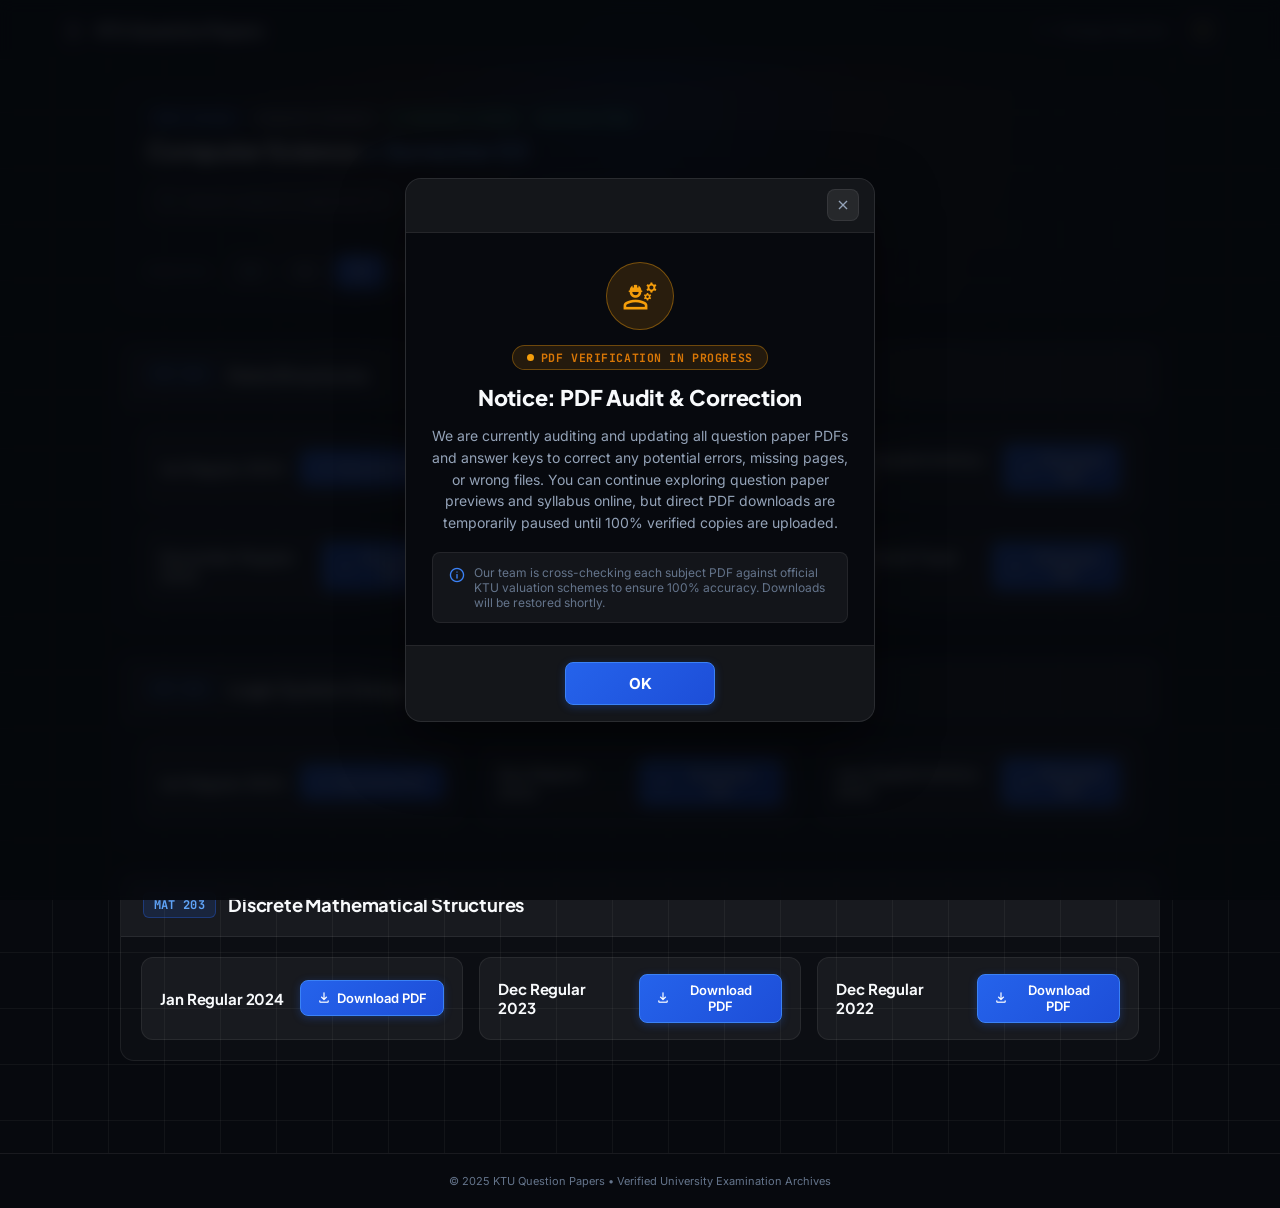
==== papers.html @ 93c9b595 "Add complete KTU Question Papers website codebase" ====
<!DOCTYPE html>
<html lang="en" class="dark">
<head>
  <meta charset="UTF-8" />
  <meta name="viewport" content="width=device-width, initial-scale=1.0, maximum-scale=1.0, user-scalable=no" />
  <title>KTU Question Papers & Solved Answer Keys Repository — APJ Abdul Kalam Technological University</title>
  <meta name="description" content="Browse, preview, and download verified KTU previous year question papers (PYQs) and official solved answer keys for all B.Tech branches (CSE, AI & DS, ECE, EEE, ME, CE, IT) and semesters (S1 to S8)." />
  <meta name="keywords" content="KTU question papers repository, KTU solved papers, KTU PYQs, KTU previous year papers pdf, KTU S1 S2 S3 S4 S5 S6 S7 S8, KTU 2024 scheme, KTU 2019 scheme, APJ Abdul Kalam Technological University papers" />
  <meta name="robots" content="index, follow, max-snippet:-1, max-image-preview:large, max-video-preview:-1" />
  <meta name="googlebot" content="index, follow, max-snippet:-1, max-image-preview:large, max-video-preview:-1" />
  <meta name="author" content="KTU Question Papers Portal" />
  <meta name="theme-color" content="#07090e" />
  
  <!-- Canonical URL -->
  <link rel="canonical" href="./papers.html" />

  <!-- Security Headers & Directives -->
  <meta http-equiv="X-Content-Type-Options" content="nosniff" />
  <meta name="referrer" content="strict-origin-when-cross-origin" />

  <!-- Open Graph / Facebook / WhatsApp (Social Search Signals) -->
  <meta property="og:type" content="article" />
  <meta property="og:site_name" content="KTU Question Papers Portal" />
  <meta property="og:title" content="KTU Question Papers & Solved Answer Keys Repository" />
  <meta property="og:description" content="Browse verified APJ KTU question papers and official solved answer keys for S1-S8 B.Tech students across 2024 & 2019 schemes." />
  <meta property="og:image" content="logo.png" />

  <!-- Twitter Card -->
  <meta name="twitter:card" content="summary_large_image" />
  <meta name="twitter:title" content="KTU Question Papers & Solved Answer Keys Repository" />
  <meta name="twitter:description" content="Browse verified APJ KTU question papers and official solved answer keys for S1-S8 B.Tech students across 2024 & 2019 schemes." />
  <meta name="twitter:image" content="logo.png" />

  <!-- Schema.org BreadcrumbList Structured Data -->
  <script type="application/ld+json">
  {
    "@context": "https://schema.org",
    "@type": "BreadcrumbList",
    "itemListElement": [
      {
        "@type": "ListItem",
        "position": 1,
        "name": "Home",
        "item": "https://ktunotes.in/"
      },
      {
        "@type": "ListItem",
        "position": 2,
        "name": "KTU Question Papers Repository",
        "item": "https://ktunotes.in/papers.html"
      }
    ]
  }
  </script>
  
  <!-- Favicon -->
  <link rel="icon" type="image/png" href="logo.png" />

  <!-- Google Fonts & Material Symbols -->
  <link rel="preconnect" href="https://fonts.googleapis.com" />
  <link rel="preconnect" href="https://fonts.gstatic.com" crossorigin />
  <link href="https://fonts.googleapis.com/css2?family=Inter:wght@400;500;600;700&family=JetBrains+Mono:wght@400;500;600&family=Plus+Jakarta+Sans:wght@600;700;800&display=swap" rel="stylesheet" />
  <link href="https://fonts.googleapis.com/css2?family=Material+Symbols+Outlined:opsz,wght,FILL,GRAD@24,400,0,0" rel="stylesheet" />

  <!-- Architectural Technical Grid Stylesheet with Cache Busting -->
  <link rel="stylesheet" href="css/style.css?v=20261123-6" />

  <!-- Immediate Theme Initializer -->
  <script>
    (function() {
      var t = localStorage.getItem('ktu_theme') || 'dark';
      document.documentElement.classList.add(t);
      if (t === 'light') document.documentElement.classList.remove('dark');
    })();
  </script>
</head>
<body class="tech-grid-bg">

  <!-- Fixed Top Navigation Header -->
  <header class="site-header">
    <div class="nav-wrapper">
      <!-- Brand Logo -->
      <a href="index.html" class="brand-link">
        <img src="logo.png" alt="KTU Question Papers — APJ Abdul Kalam Technological University" class="brand-logo-img" onerror="this.onerror=null;this.src='https://lh3.googleusercontent.com/aida/[base64]'" />
        <div class="brand-title">
          <span>KTU Question Papers</span>
        </div>
      </a>

      <!-- Clean Navigation Action Links -->
      <nav class="nav-links">
        <a href="index.html" class="nav-item">
          <span class="material-symbols-outlined" style="font-size: 16px;">arrow_back</span>
          <span class="nav-item-text">Change Selection</span>
        </a>

        <!-- Light / Dark Theme Switcher -->
        <button class="theme-toggle-btn" id="theme-toggle" type="button" title="Switch theme" aria-label="Toggle Theme">
          <span class="material-symbols-outlined light-icon">light_mode</span>
          <span class="material-symbols-outlined dark-icon">dark_mode</span>
        </button>
      </nav>
    </div>
  </header>

  <!-- Main Repository View -->
  <main class="repository-page-wrapper">
    <div class="repo-main-container">
      
      <!-- Unified Clean Control Panel -->
      <div class="repo-clean-panel">
        <!-- Row 1: Context Meta + Quick Search + Switchers -->
        <div class="repo-panel-top">
          <div class="repo-panel-info">
            <div class="repo-tags-row">
              <span class="tag-pill scheme-tag" id="context-scheme">2024 Scheme</span>
              <span class="tag-pill branch-tag" id="context-branch">Computer Science</span>
              <span class="tag-pill count-tag" id="context-count">3 Subjects</span>
              <span class="tag-pill count-tag">Verified PYQs</span>
            </div>
            <h1 class="repo-panel-title">
              <span id="breadcrumb-branch">Computer Science</span> <span class="highlight">• <span id="breadcrumb-sem">Semester S3</span></span>
            </h1>
            <span id="breadcrumb-scheme" style="display: none;">2024 Scheme</span>
          </div>

          <div class="repo-panel-controls">
            <!-- Fast Subject Search Filter -->
            <div class="repo-search-box">
              <span class="material-symbols-outlined search-icon">search</span>
              <input type="text" id="inpage-search-input" class="repo-search-field" placeholder="Search subject or code (CST 201)..." autocomplete="off" />
            </div>

            <!-- Quick Switch Dropdowns -->
            <select class="repo-dropdown" id="quick-branch-select" title="Switch Branch">
              <option value="CS">CSE</option>
              <option value="AD">AI & DS</option>
              <option value="EC">ECE</option>
              <option value="EE">EEE</option>
              <option value="ME">ME</option>
              <option value="CE">CE</option>
              <option value="IT">IT</option>
              <option value="CH">CHE</option>
            </select>

            <select class="repo-dropdown" id="quick-scheme-select" title="Switch Scheme">
              <option value="2024">2024 Scheme</option>
              <option value="2019">2019 Scheme</option>
            </select>

            <select class="repo-dropdown" id="quick-sem-select" style="display: none;">
              <option value="S1">S1</option><option value="S2">S2</option><option value="S3" selected>S3</option><option value="S4">S4</option><option value="S5">S5</option><option value="S6">S6</option><option value="S7">S7</option><option value="S8">S8</option>
            </select>
          </div>
        </div>

        <!-- Row 2: Direct Semester Switcher Track (S1 to S8) -->
        <div class="repo-sem-row">
          <span class="sem-label">SEMESTER:</span>
          <div class="repo-sem-track" id="repo-sem-dial">
            <!-- S1 - S8 buttons dynamically rendered -->
          </div>
        </div>
      </div>

      <!-- Subjects Stream -->
      <div class="repo-content-layout" id="subjects-container">
        <!-- Rendered dynamically by app.js -->
      </div>
    </div>
  </main>

  <!-- Interactive Authentic KTU Question Paper Previewer Modal -->
  <div class="modal-overlay" id="paper-modal">
    <div class="modal-container">
      <div class="modal-header">
        <div style="display: flex; align-items: center; gap: 0.5rem;">
          <span class="material-symbols-outlined" style="color: var(--primary);">description</span>
          <h3 id="modal-paper-title" style="font-size: 0.9375rem; font-weight: 700;">Question Paper Preview</h3>
        </div>
        <div style="display: flex; align-items: center; gap: 0.35rem;">
          <!-- Zoom Controls -->
          <div style="display: flex; align-items: center; background: var(--surface-high); border: 1px solid var(--border-subtle); border-radius: 4px; padding: 2px 6px; font-family: var(--font-mono); font-size: 0.6875rem;">
            <button id="paper-zoom-out" style="background:none;border:none;color:var(--on-surface);cursor:pointer;padding:2px 4px;" title="Zoom Out">−</button>
            <span id="paper-zoom-val" style="margin: 0 4px;">100%</span>
            <button id="paper-zoom-in" style="background:none;border:none;color:var(--on-surface);cursor:pointer;padding:2px 4px;" title="Zoom In">+</button>
            <button id="paper-zoom-reset" style="background:none;border:none;color:var(--on-surface-muted);cursor:pointer;margin-left:4px;font-size:9px;" title="Reset">Reset</button>
          </div>
          
          <button class="btn-icon-square" id="paper-print-btn" title="Print Paper">
            <span class="material-symbols-outlined" style="font-size: 15px;">print</span>
          </button>
          <button class="btn-icon-square modal-close-btn" title="Close Preview">
            <span class="material-symbols-outlined" style="font-size: 15px;">close</span>
          </button>
        </div>
      </div>

      <div class="modal-body" style="background-color: #070a10; display: flex; justify-content: center; padding: 1rem;">
        <div class="ktu-paper-canvas" id="paper-viewer-canvas">
          <!-- Rendered dynamically -->
        </div>
      </div>

      <div class="modal-footer">
        <div style="margin-right: auto; font-family: var(--font-mono); font-size: 0.6875rem; color: var(--on-surface-muted);">
          Verified APJ KTU Examination Paper Layout
        </div>
        <button class="btn-tech modal-close-btn" type="button" style="flex: none; padding: 5px 12px;">Close</button>
        <button class="btn-tech primary download-paper-btn" type="button" style="flex: none; padding: 5px 14px;">
          <span class="material-symbols-outlined" style="font-size: 14px;">download</span>
          Download PDF
        </button>
      </div>
    </div>
  </div>

  <!-- Toast Notification System -->
  <div class="toast-container" id="toast-container"></div>

  <!-- Clean Footer -->
  <footer class="site-footer">
    <div class="footer-content" style="justify-content: center; text-align: center;">
      <span>© 2025 KTU Question Papers • Verified University Examination Archives</span>
    </div>
  </footer>

  <!-- Scripts with Cache-Busting Parameters -->
  <script src="js/data.js?v=20261123-7"></script>
  <script src="js/app.js?v=20261123-7"></script>
</body>
</html>
---- css/style.css ----
/* ==========================================================================
   Architectural Open-Grid Design System (ChainGPT Labs Inspired)
   KTU Question Papers & Notes Portal
   No Clunky Boxes • Seamless Architectural Grid • Ultra-Clean UX • 60fps
   ========================================================================== */

@import url('https://fonts.googleapis.com/css2?family=Inter:wght@400;500;600;700&family=JetBrains+Mono:wght@400;500;600;700&family=Plus+Jakarta+Sans:wght@600;700;800&display=swap');
@import url('https://fonts.googleapis.com/css2?family=Material+Symbols+Outlined:opsz,wght,FILL,GRAD@24,400,0,0');

.material-symbols-outlined {
  font-family: 'Material Symbols Outlined' !important;
  font-weight: normal;
  font-style: normal;
  font-size: 18px;
  line-height: 1;
  letter-spacing: normal;
  text-transform: none;
  display: inline-block;
  white-space: nowrap;
  word-wrap: normal;
  direction: ltr;
  -webkit-font-feature-settings: 'liga';
  -webkit-font-smoothing: antialiased;
  vertical-align: middle;
  user-select: none;
}

:root, html.dark {
  --bg-ground: #07090e;
  --surface-low: rgba(255, 255, 255, 0.025);
  --surface-container: rgba(255, 255, 255, 0.05);
  --surface-high: rgba(255, 255, 255, 0.08);
  --surface-highest: rgba(255, 255, 255, 0.12);
  
  --on-surface: #f8fafc;
  --on-surface-variant: #94a3b8;
  --on-surface-muted: #64748b;
  
  --grid-line-color: rgba(255, 255, 255, 0.045);
  --border-subtle: rgba(255, 255, 255, 0.07);
  --border-strong: rgba(255, 255, 255, 0.14);

  --primary: #3b82f6;
  --primary-light: #60a5fa;
  --primary-container: #2563eb;
  --primary-glow: rgba(37, 99, 235, 0.4);

  --accent-orange: #ff6b00;
  --accent-orange-bg: rgba(255, 107, 0, 0.1);
  --accent-orange-border: rgba(255, 107, 0, 0.3);

  --secondary-amber: #f59e0b;
  --tertiary-teal: #10b981;
  --error-crimson: #ef4444;

  --font-headline: 'Plus Jakarta Sans', system-ui, sans-serif;
  --font-body: 'Inter', system-ui, sans-serif;
  --font-mono: 'JetBrains Mono', monospace;

  --nav-height: 60px;
}

html.light {
  --bg-ground: #f8fafc;
  --surface-low: #ffffff;
  --surface-container: #f1f5f9;
  --surface-high: #e2e8f0;
  --surface-highest: #cbd5e1;
  
  --on-surface: #0f172a;
  --on-surface-variant: #334155;
  --on-surface-muted: #64748b;
  
  --grid-line-color: rgba(15, 23, 42, 0.05);
  --border-subtle: rgba(15, 23, 42, 0.09);
  --border-strong: rgba(15, 23, 42, 0.18);

  --primary: #2563eb;
  --primary-light: #1d4ed8;
  --primary-container: #2563eb;
  --primary-glow: rgba(37, 99, 235, 0.2);

  --accent-orange: #ea580c;
  --accent-orange-bg: rgba(234, 88, 12, 0.08);
  --accent-orange-border: rgba(234, 88, 12, 0.25);

  --secondary-amber: #d97706;
  --tertiary-teal: #059669;
  --error-crimson: #dc2626;
}

/* ==========================================================================
   Light Theme (White Mode) Component Tweaks & High-Contrast Typography
   ========================================================================== */
html.light .site-header {
  background-color: rgba(255, 255, 255, 0.92);
  border-bottom: 1px solid rgba(15, 23, 42, 0.08);
}

html.light .tech-grid-bg::before {
  background: radial-gradient(circle at 50% 20%, rgba(37, 99, 235, 0.07) 0%, rgba(234, 88, 12, 0.03) 35%, transparent 65%);
}

html.light .flow-title span {
  background: linear-gradient(135deg, #2563eb 0%, #1d4ed8 45%, #ea580c 100%);
  -webkit-background-clip: text;
  -webkit-text-fill-color: transparent;
}

html.light .flow-label-title {
  color: #475569;
}

html.light .flow-label-title span.num {
  color: #2563eb;
}

/* 1. Scheme Selector in Light Mode */
html.light .scheme-segment-btn {
  background-color: #ffffff;
  border: 1px solid rgba(15, 23, 42, 0.12);
  color: #334155;
  box-shadow: 0 1px 3px rgba(15, 23, 42, 0.05);
}

html.light .scheme-segment-btn .name {
  color: #0f172a;
}

html.light .scheme-segment-btn:hover:not(.active) {
  background-color: #f8fafc;
  border-color: #cbd5e1;
}

html.light .scheme-segment-btn.active {
  background-color: #eff6ff !important;
  border-color: #2563eb !important;
  box-shadow: 0 0 0 1.5px #2563eb, 0 4px 16px rgba(37, 99, 235, 0.16) !important;
}

html.light .scheme-segment-btn.active .name {
  color: #1e3a8a !important;
  font-weight: 800;
}

html.light .scheme-segment-btn.active .scheme-check-icon {
  color: #2563eb !important;
}

/* 2. Branch Selector in Light Mode */
html.light .branch-chip-btn {
  background-color: #ffffff;
  border: 1px solid rgba(15, 23, 42, 0.12);
  box-shadow: 0 1px 3px rgba(15, 23, 42, 0.05);
}

html.light .branch-chip-btn .branch-code-text {
  color: #1e293b;
  font-weight: 700;
}

html.light .branch-chip-btn .branch-icon {
  color: #64748b;
}

html.light .branch-chip-btn:hover:not(.active) {
  background-color: #f8fafc;
  border-color: #cbd5e1;
}

html.light .branch-chip-btn.active {
  background-color: #eff6ff !important;
  border-color: #2563eb !important;
  box-shadow: 0 0 0 1.5px #2563eb, 0 4px 14px rgba(37, 99, 235, 0.16) !important;
}

html.light .branch-chip-btn.active .branch-icon {
  color: #2563eb !important;
}

html.light .branch-chip-btn.active .branch-code-text {
  color: #1e3a8a !important;
  font-weight: 800;
}

/* 3. Semester Selector on index.html in Light Mode */
html.light .sem-segment-btn {
  background-color: #ffffff;
  border: 1px solid rgba(15, 23, 42, 0.12);
  box-shadow: 0 1px 3px rgba(15, 23, 42, 0.05);
}

html.light .sem-segment-btn .sem-num {
  color: #0f172a;
}

html.light .sem-segment-btn .year-sub {
  color: #64748b;
}

html.light .sem-segment-btn:hover:not(.active) {
  background-color: #f8fafc;
  border-color: #cbd5e1;
}

html.light .sem-segment-btn.active {
  background: linear-gradient(135deg, #2563eb 0%, #1d4ed8 100%) !important;
  border-color: #1d4ed8 !important;
  box-shadow: 0 4px 16px rgba(37, 99, 235, 0.35) !important;
}

html.light .sem-segment-btn.active .sem-num {
  color: #ffffff !important;
}

html.light .sem-segment-btn.active .year-sub {
  color: rgba(255, 255, 255, 0.9) !important;
}

/* 4. Semester Pills on papers.html */
html.light .sem-pill {
  background: #f1f5f9;
  border: 1px solid rgba(15, 23, 42, 0.1);
  color: #334155;
}

html.light .sem-pill:hover:not(.active) {
  background: #e2e8f0;
  border-color: #cbd5e1;
  color: #0f172a;
}

html.light .sem-pill.active {
  background: linear-gradient(135deg, #2563eb, #1d4ed8) !important;
  border-color: #1d4ed8 !important;
  color: #ffffff !important;
  box-shadow: 0 4px 14px rgba(37, 99, 235, 0.35) !important;
}

/* 5. Repository Panels, Cards, and Badges in Light Mode */
html.light .repo-clean-panel {
  background-color: #ffffff;
  border: 1px solid rgba(15, 23, 42, 0.09);
  box-shadow: 0 4px 20px rgba(15, 23, 42, 0.05);
}

html.light .subject-card {
  background-color: #ffffff;
  border: 1px solid rgba(15, 23, 42, 0.09);
  box-shadow: 0 2px 12px rgba(15, 23, 42, 0.04);
}

html.light .subject-card:hover {
  border-color: rgba(37, 99, 235, 0.3);
  box-shadow: 0 8px 30px rgba(15, 23, 42, 0.08);
}

html.light .subject-header {
  background-color: #f8fafc;
  border-bottom: 1px solid rgba(15, 23, 42, 0.08);
}

html.light .subject-code-tag {
  background: #eff6ff;
  border: 1px solid #bfdbfe;
  color: #1d4ed8;
}

html.light .pyq-item-card {
  background-color: #ffffff;
  border: 1px solid rgba(15, 23, 42, 0.09);
  box-shadow: 0 1px 4px rgba(15, 23, 42, 0.04);
}

html.light .pyq-item-card:hover {
  background-color: #f8fafc;
  border-color: rgba(37, 99, 235, 0.35);
  box-shadow: 0 6px 20px rgba(15, 23, 42, 0.08);
}

/* Dropdowns & Inputs */
html.light .repo-dropdown,
html.light .repo-search-field,
html.light .gpa-input,
html.light .gpa-select {
  background-color: #ffffff;
  border: 1px solid rgba(15, 23, 42, 0.15);
  color: #0f172a;
}

html.light .repo-search-field:focus,
html.light .repo-dropdown:focus {
  background-color: #ffffff;
  border-color: #2563eb;
}

html.light select option {
  background-color: #ffffff;
  color: #0f172a;
}

/* Badges & Meta Tags in Light Mode */
html.light .tag-pill {
  background: #f1f5f9;
  border: 1px solid rgba(15, 23, 42, 0.12);
  color: #334155;
}

html.light .tag-pill.scheme-tag {
  background: #eff6ff;
  border-color: #bfdbfe;
  color: #1d4ed8;
  font-weight: 700;
}

html.light .tag-pill.branch-tag {
  background: #f1f5f9;
  border-color: #cbd5e1;
  color: #334155;
  font-weight: 700;
}

html.light .tag-pill.count-tag {
  background: #ecfdf5;
  border-color: #a7f3d0;
  color: #047857;
  font-weight: 700;
}

html.light .tag-pill.notes-pill {
  background: #fffbeb;
  border-color: #fde68a;
  color: #b45309;
  font-weight: 700;
}

/* Brand badges (New, Previous, Solved, etc.) */
html.light .brand-badge {
  background-color: #fff7ed;
  color: #c2410c;
  border: 1px solid #fed7aa;
}

html.dark .brand-badge[class*="bg-primary"],
.brand-badge[class*="bg-primary"] {
  background-color: rgba(37, 99, 235, 0.2) !important;
  color: #60a5fa !important;
  border: 1px solid rgba(59, 130, 246, 0.35) !important;
}

html.light .brand-badge[class*="bg-primary"] {
  background-color: #eff6ff !important;
  color: #1d4ed8 !important;
  border: 1px solid #bfdbfe !important;
}

html.dark .brand-badge[class*="surface-container"],
.brand-badge[class*="surface-container"] {
  background-color: rgba(255, 255, 255, 0.08) !important;
  color: #94a3b8 !important;
  border: 1px solid rgba(255, 255, 255, 0.15) !important;
}

html.light .brand-badge[class*="surface-container"] {
  background-color: #f1f5f9 !important;
  color: #475569 !important;
  border: 1px solid #cbd5e1 !important;
}

/* Modals & Toasts */
html.light .modal-container {
  background-color: #ffffff;
  border: 1px solid rgba(15, 23, 42, 0.12);
  box-shadow: 0 20px 48px rgba(15, 23, 42, 0.2);
}

html.light .modal-header,
html.light .modal-footer {
  background-color: #f8fafc;
  border-color: rgba(15, 23, 42, 0.08);
}

html.light .search-result-item:hover {
  background-color: #f1f5f9;
}

html.light .toast {
  background-color: #ffffff;
  border: 1px solid rgba(15, 23, 42, 0.12);
  border-left: 3px solid #2563eb;
  box-shadow: 0 8px 24px rgba(15, 23, 42, 0.12);
  color: #0f172a;
}

/* Theme Toggle Button */
.theme-toggle-btn {
  background: var(--surface-container);
  border: 1px solid var(--border-subtle);
  border-radius: 8px;
  width: 34px;
  height: 34px;
  display: inline-flex;
  align-items: center;
  justify-content: center;
  cursor: pointer;
  color: var(--on-surface);
  transition: all 0.2s cubic-bezier(0.16, 1, 0.3, 1);
  padding: 0;
  flex-shrink: 0;
}

.theme-toggle-btn:hover {
  background: var(--surface-high);
  border-color: var(--border-strong);
  transform: translateY(-1px);
}

html.dark .theme-toggle-btn .dark-icon {
  display: none;
}
html.dark .theme-toggle-btn .light-icon {
  display: inline-block;
  color: #fde047;
}

html.light .theme-toggle-btn .light-icon {
  display: none;
}
html.light .theme-toggle-btn .dark-icon {
  display: inline-block;
  color: #0f172a;
}

*, *::before, *::after {
  box-sizing: border-box;
  margin: 0;
  padding: 0;
}

html {
  font-family: var(--font-body);
  background-color: var(--bg-ground);
  color: var(--on-surface);
  scroll-behavior: smooth;
  -webkit-font-smoothing: antialiased;
}

body {
  min-height: 100vh;
  display: flex;
  flex-direction: column;
  background-color: var(--bg-ground);
  overflow-x: hidden;
}

/* ==========================================================================
   Architectural Background Grid (ChainGPT Labs Style)
   ========================================================================== */
.tech-grid-bg {
  background-color: var(--bg-ground);
  background-image: 
    linear-gradient(to right, var(--grid-line-color) 1px, transparent 1px),
    linear-gradient(to bottom, var(--grid-line-color) 1px, transparent 1px);
  background-size: 56px 56px;
  background-position: center top;
  position: relative;
}

/* Atmospheric Glow */
.tech-grid-bg::before {
  content: '';
  position: absolute;
  top: 0;
  left: 50%;
  transform: translateX(-50%);
  width: min(100vw, 1000px);
  height: 520px;
  background: radial-gradient(circle at 50% 20%, rgba(37, 99, 235, 0.15) 0%, rgba(255, 107, 0, 0.05) 35%, transparent 65%);
  pointer-events: none;
  z-index: 0;
}

/* ==========================================================================
   Header Navigation
   ========================================================================== */
.site-header {
  position: fixed;
  top: 0;
  left: 0;
  right: 0;
  height: var(--nav-height);
  background-color: rgba(7, 9, 14, 0.85);
  backdrop-filter: blur(16px);
  -webkit-backdrop-filter: blur(16px);
  border-bottom: 1px solid var(--border-subtle);
  z-index: 100;
}

.nav-wrapper {
  height: 100%;
  max-width: 1200px;
  margin: 0 auto;
  padding: 0 1.25rem;
  display: flex;
  align-items: center;
  justify-content: space-between;
  gap: 1rem;
}

.brand-link {
  display: flex;
  align-items: center;
  gap: 0.6rem;
  text-decoration: none;
  color: var(--on-surface);
}

.brand-logo-img {
  height: 26px;
  width: auto;
  border-radius: 4px;
}

.brand-title {
  font-family: var(--font-headline);
  font-size: 1.0625rem;
  font-weight: 700;
  letter-spacing: -0.01em;
  display: flex;
  align-items: center;
  gap: 0.5rem;
}

.brand-badge {
  font-family: var(--font-mono);
  font-size: 0.625rem;
  padding: 2px 5px;
  background-color: var(--accent-orange-bg);
  color: var(--accent-orange);
  border: 1px solid var(--accent-orange-border);
  border-radius: 3px;
  font-weight: 600;
}

.nav-links {
  display: flex;
  align-items: center;
  gap: 0.5rem;
}

@media (max-width: 768px) {
  .nav-item-text {
    display: none;
  }
}

.nav-item {
  color: var(--on-surface-variant);
  text-decoration: none;
  font-size: 0.8125rem;
  font-weight: 500;
  display: inline-flex;
  align-items: center;
  gap: 0.35rem;
  padding: 0.35rem 0.6rem;
  border-radius: 5px;
  transition: all 0.15s ease;
  white-space: nowrap;
}

.nav-item:hover, .nav-item.active {
  color: var(--on-surface);
  background-color: var(--surface-container);
}

.search-trigger-btn {
  display: flex;
  align-items: center;
  gap: 0.45rem;
  background-color: var(--surface-low);
  border: 1px solid var(--border-subtle);
  color: var(--on-surface-muted);
  padding: 0.35rem 0.65rem;
  border-radius: 5px;
  font-size: 0.75rem;
  cursor: pointer;
  transition: all 0.15s ease;
}

.search-trigger-btn:hover {
  background-color: var(--surface-container);
  border-color: var(--border-strong);
  color: var(--on-surface-variant);
}

.search-trigger-btn kbd {
  font-family: var(--font-mono);
  font-size: 0.625rem;
  background-color: var(--surface-high);
  color: var(--on-surface-variant);
  padding: 1px 4px;
  border-radius: 2px;
  border: 1px solid var(--border-subtle);
}

/* ==========================================================================
   Spacious Architectural Hero & Flow (Uncongested, Clean Breathing Room)
   ========================================================================== */
.hero-flow-section {
  padding-top: calc(var(--nav-height) + 2.5rem);
  padding-bottom: 4rem;
  width: 100%;
  position: relative;
  z-index: 1;
}

@media (max-width: 640px) {
  .hero-flow-section {
    padding-top: calc(var(--nav-height) + 1.75rem);
    padding-bottom: 3rem;
  }
}

.flow-container {
  width: 100%;
  max-width: 760px;
  margin: 0 auto;
  padding: 0 1.25rem;
}

@media (max-width: 640px) {
  .flow-container {
    padding: 0 1rem;
  }
}

/* Clean Airy Headline */
.flow-header {
  text-align: center;
  margin-bottom: 2.25rem;
}

@media (max-width: 640px) {
  .flow-header {
    margin-bottom: 1.75rem;
  }
}

.flow-title {
  font-family: var(--font-headline);
  font-size: clamp(1.75rem, 5vw, 2.75rem);
  font-weight: 800;
  color: var(--on-surface);
  letter-spacing: -0.025em;
  line-height: 1.2;
  margin-bottom: 0.65rem;
}

.flow-title span {
  background: linear-gradient(135deg, #60a5fa 0%, #3b82f6 50%, #ff6b00 100%);
  -webkit-background-clip: text;
  -webkit-text-fill-color: transparent;
}

.flow-subtitle {
  font-size: 0.9375rem;
  color: var(--on-surface-variant);
  line-height: 1.5;
  max-width: 500px;
  margin: 0 auto;
}

@media (max-width: 640px) {
  .flow-subtitle {
    font-size: 0.8125rem;
    max-width: 340px;
  }
}

/* ==========================================================================
   Open Selector Blocks (Spacious Breathing Room, Zero Congestion)
   ========================================================================== */
.flow-selectors-wrapper {
  display: flex;
  flex-direction: column;
  gap: 2rem;
}

@media (max-width: 640px) {
  .flow-selectors-wrapper {
    gap: 2.25rem; /* Generous breathing room between step 1, 2, and 3 */
  }
}

.flow-section-block {
  display: flex;
  flex-direction: column;
  gap: 0.75rem;
}

.flow-label-bar {
  display: flex;
  align-items: center;
  justify-content: space-between;
  border-bottom: 1px solid var(--border-subtle);
  padding-bottom: 0.45rem;
}

.flow-label-title {
  font-family: var(--font-mono);
  font-size: 0.75rem;
  font-weight: 600;
  letter-spacing: 0.05em;
  text-transform: uppercase;
  color: var(--on-surface-muted);
  display: flex;
  align-items: center;
  gap: 0.45rem;
}

.flow-label-title span.num {
  color: var(--primary-light);
}

/* 1. Scheme Switcher: Box 1 & Box 2 Horizontally (Zero Overflow) */
.scheme-segmented-track {
  display: grid;
  grid-template-columns: repeat(2, minmax(0, 1fr));
  gap: 0.75rem;
  width: 100%;
}

.scheme-segment-btn {
  background-color: var(--surface-low);
  border: 1px solid var(--border-subtle);
  border-radius: 12px;
  padding: 0.85rem 0.95rem;
  min-height: 64px;
  cursor: pointer;
  display: flex;
  flex-direction: column;
  align-items: flex-start;
  justify-content: center;
  gap: 0.35rem;
  transition: all 0.2s cubic-bezier(0.16, 1, 0.3, 1);
  color: var(--on-surface-variant);
  width: 100%;
  min-width: 0;
  box-sizing: border-box;
}

.scheme-segment-btn:hover {
  background-color: var(--surface-container);
  color: var(--on-surface);
  border-color: var(--border-strong);
  transform: translateY(-1.5px);
}

.scheme-segment-btn.active {
  background-color: rgba(37, 99, 235, 0.16);
  border-color: var(--primary);
  color: #ffffff;
  box-shadow: 0 0 0 1px var(--primary), 0 4px 16px rgba(37, 99, 235, 0.25);
}

.scheme-btn-top {
  display: flex;
  align-items: center;
  justify-content: space-between;
  width: 100%;
  gap: 0.35rem;
}

.scheme-segment-btn .name {
  font-family: var(--font-headline);
  font-weight: 700;
  font-size: 0.875rem;
  white-space: nowrap;
}

.scheme-check-icon {
  font-size: 16px;
  color: var(--primary-light);
  flex-shrink: 0;
}

/* 2. Engineering Branch (2-Col Mobile / 4-Col Desktop Grid, Proper Size, No Horiz Scroll) */
.branch-chips-grid {
  display: grid;
  grid-template-columns: repeat(2, 1fr);
  gap: 0.75rem;
  width: 100%;
}

@media (min-width: 640px) {
  .branch-chips-grid {
    grid-template-columns: repeat(4, 1fr);
    gap: 0.85rem;
  }
}

.branch-chip-btn {
  background-color: var(--surface-low);
  border: 1px solid var(--border-subtle);
  border-radius: 10px;
  padding: 0.85rem 1rem;
  min-height: 52px;
  cursor: pointer;
  display: inline-flex;
  align-items: center;
  justify-content: center;
  gap: 0.65rem;
  transition: all 0.2s cubic-bezier(0.16, 1, 0.3, 1);
  width: 100%;
}

.branch-chip-btn:hover {
  background-color: var(--surface-container);
  border-color: var(--border-strong);
  transform: translateY(-1.5px);
}

.branch-chip-btn.active {
  background-color: rgba(37, 99, 235, 0.18);
  border-color: var(--primary);
  box-shadow: 0 0 0 1px var(--primary), 0 4px 14px rgba(37, 99, 235, 0.25);
}

.branch-chip-btn .branch-icon {
  font-size: 18px;
  color: var(--on-surface-muted);
  transition: color 0.18s ease;
}

.branch-chip-btn.active .branch-icon {
  color: var(--primary-light);
}

.branch-chip-btn .branch-code-text {
  font-family: var(--font-headline);
  font-size: 0.875rem;
  font-weight: 700;
  color: var(--on-surface-variant);
  letter-spacing: 0.02em;
}

.branch-chip-btn.active .branch-code-text {
  color: #ffffff;
}

/* 3. Semester Selection (4-Col Mobile / 8-Col Desktop Grid, Proper Size, No Horiz Scroll) */
.sem-matrix-track {
  display: grid;
  grid-template-columns: repeat(4, 1fr);
  gap: 0.65rem;
  width: 100%;
}

@media (min-width: 768px) {
  .sem-matrix-track {
    grid-template-columns: repeat(8, 1fr);
    gap: 0.75rem;
  }
}

.sem-segment-btn {
  background-color: var(--surface-low);
  border: 1px solid var(--border-subtle);
  border-radius: 10px;
  padding: 0.75rem 0.5rem;
  min-height: 58px;
  cursor: pointer;
  display: flex;
  flex-direction: column;
  align-items: center;
  justify-content: center;
  gap: 3px;
  transition: all 0.2s cubic-bezier(0.16, 1, 0.3, 1);
  width: 100%;
}

.sem-segment-btn:hover {
  background-color: var(--surface-container);
  border-color: var(--border-strong);
  transform: translateY(-1.5px);
}

.sem-segment-btn.active {
  background-color: var(--primary-container);
  border-color: #60a5fa;
  box-shadow: 0 4px 16px rgba(37, 99, 235, 0.4);
}

.sem-segment-btn .sem-num {
  font-family: var(--font-headline);
  font-size: 0.9375rem;
  font-weight: 700;
  color: var(--on-surface);
}

.sem-segment-btn.active .sem-num {
  color: #ffffff;
}

.sem-segment-btn .year-sub {
  font-family: var(--font-mono);
  font-size: 0.625rem;
  color: var(--on-surface-muted);
}

.sem-segment-btn.active .year-sub {
  color: rgba(255, 255, 255, 0.85);
}

/* ==========================================================================
   Magnetic Launch Action Button
   ========================================================================== */
.flow-action-center {
  display: flex;
  flex-direction: column;
  align-items: center;
  margin-top: 1.75rem;
}

.btn-launch-glow {
  background: linear-gradient(135deg, #2563eb 0%, #1d4ed8 100%);
  color: #ffffff;
  border: 1px solid rgba(255, 255, 255, 0.2);
  border-radius: 12px;
  padding: 1rem 2.5rem;
  font-family: var(--font-headline);
  font-weight: 700;
  font-size: 1rem;
  cursor: pointer;
  display: inline-flex;
  align-items: center;
  justify-content: center;
  gap: 0.75rem;
  box-shadow: 0 8px 28px rgba(37, 99, 235, 0.4);
  transition: all 0.2s cubic-bezier(0.16, 1, 0.3, 1);
  width: 100%;
  max-width: 380px;
  text-decoration: none;
}

@media (max-width: 640px) {
  .scheme-segmented-track {
    gap: 0.65rem;
  }
  .scheme-segment-btn {
    padding: 0.8rem 0.75rem;
    min-height: 60px;
    border-radius: 12px;
  }
  .scheme-segment-btn .name {
    font-size: 0.8125rem;
  }
  .branch-chips-grid {
    gap: 0.85rem;
  }
  .branch-chip-btn {
    min-height: 54px;
    padding: 0.95rem 1rem;
    border-radius: 12px;
  }
  .branch-chip-btn .branch-code-text {
    font-size: 0.9375rem;
  }
  .sem-matrix-track {
    gap: 0.75rem;
  }
  .sem-segment-btn {
    min-height: 56px;
    padding: 0.85rem 0.4rem;
    border-radius: 12px;
  }
  .sem-segment-btn .sem-num {
    font-size: 1.1rem;
  }
  .flow-action-center {
    margin-top: 2.25rem;
    margin-bottom: 1.5rem;
  }
  .btn-launch-glow {
    padding: 1.1rem 2rem;
    font-size: 1.05rem;
    border-radius: 14px;
    min-height: 54px;
  }
}

.btn-launch-glow:hover {
  transform: translateY(-2px);
  box-shadow: 0 12px 36px rgba(37, 99, 235, 0.55);
}

.btn-launch-glow:active {
  transform: scale(0.98);
}

.flow-features-strip {
  display: flex;
  align-items: center;
  justify-content: center;
  gap: 1.25rem;
  flex-wrap: wrap;
  font-family: var(--font-mono);
  font-size: 0.6875rem;
  color: var(--on-surface-muted);
  margin-top: 0.5rem;
}

.feature-pill-item {
  display: inline-flex;
  align-items: center;
  gap: 0.35rem;
}

.feature-pill-item .dot {
  width: 5px;
  height: 5px;
  border-radius: 50%;
  background-color: var(--tertiary-teal);
}

/* ==========================================================================
   Clean & Simple Repository Page (papers.html)
   ========================================================================== */
.repository-page-wrapper {
  padding-top: calc(var(--nav-height) + 1.5rem);
  padding-bottom: 4rem;
  width: 100%;
}

.repo-main-container {
  width: 100%;
  max-width: 1080px;
  margin: 0 auto;
  padding: 0 1.25rem;
}

@media (max-width: 640px) {
  .repo-main-container {
    padding: 0 1rem;
  }
}

/* Unified Clean Control Panel */
.repo-clean-panel {
  background-color: var(--surface-low);
  border: 1px solid var(--border-subtle);
  border-radius: 16px;
  padding: 1.35rem 1.6rem;
  margin-bottom: 2rem;
  display: flex;
  flex-direction: column;
  gap: 1.25rem;
  box-shadow: 0 4px 24px rgba(0, 0, 0, 0.2);
}

@media (max-width: 640px) {
  .repo-clean-panel {
    padding: 1rem;
    gap: 1rem;
    border-radius: 14px;
    margin-bottom: 1.5rem;
  }
}

.repo-panel-top {
  display: flex;
  align-items: center;
  justify-content: space-between;
  flex-wrap: wrap;
  gap: 1rem;
}

.repo-tags-row {
  display: flex;
  align-items: center;
  gap: 0.45rem;
  margin-bottom: 0.4rem;
  flex-wrap: wrap;
}

.tag-pill {
  font-family: var(--font-mono);
  font-size: 0.6875rem;
  font-weight: 600;
  padding: 3px 8px;
  border-radius: 6px;
  background: var(--surface-high);
  color: var(--on-surface-variant);
  border: 1px solid var(--border-subtle);
}

.tag-pill.scheme-tag {
  background: rgba(37, 99, 235, 0.15);
  border-color: rgba(37, 99, 235, 0.35);
  color: var(--primary-light);
}

.tag-pill.count-tag {
  background: rgba(16, 185, 129, 0.12);
  border-color: rgba(16, 185, 129, 0.3);
  color: #6ee7b7;
}

.tag-pill.notes-pill {
  background: rgba(245, 158, 11, 0.12);
  border-color: rgba(245, 158, 11, 0.3);
  color: #fbbf24;
}

.repo-panel-title {
  font-family: var(--font-headline);
  font-size: 1.5rem;
  font-weight: 800;
  color: var(--on-surface);
  letter-spacing: -0.02em;
  margin: 0;
}

.repo-panel-title .highlight {
  color: var(--primary-light);
}

@media (max-width: 640px) {
  .repo-panel-title {
    font-size: 1.25rem;
  }
}

.repo-panel-controls {
  display: flex;
  align-items: center;
  gap: 0.65rem;
  flex-wrap: wrap;
}

@media (max-width: 640px) {
  .repo-panel-controls {
    width: 100%;
    display: grid;
    grid-template-columns: 1fr 1fr;
    gap: 0.5rem;
  }
}

.repo-search-box {
  position: relative;
  display: flex;
  align-items: center;
  min-width: 220px;
}

@media (max-width: 640px) {
  .repo-search-box {
    grid-column: 1 / -1;
    width: 100%;
    min-width: 0;
  }
}

.repo-search-box .search-icon {
  position: absolute;
  left: 0.85rem;
  font-size: 18px;
  color: var(--on-surface-muted);
  pointer-events: none;
}

.repo-search-field {
  background: var(--surface-container);
  border: 1px solid var(--border-subtle);
  border-radius: 9px;
  padding: 0.6rem 0.85rem 0.6rem 2.4rem;
  color: var(--on-surface);
  font-family: var(--font-body);
  font-size: 0.8125rem;
  outline: none;
  transition: all 0.18s ease;
  width: 100%;
}

.repo-search-field:focus {
  border-color: var(--primary);
  box-shadow: 0 0 0 3px rgba(37, 99, 235, 0.15);
  background: var(--surface-high);
}

.repo-dropdown {
  background: var(--surface-container);
  border: 1px solid var(--border-subtle);
  border-radius: 9px;
  padding: 0.6rem 0.85rem;
  color: var(--on-surface);
  font-family: var(--font-body);
  font-size: 0.8125rem;
  font-weight: 600;
  outline: none;
  cursor: pointer;
  transition: all 0.18s ease;
  min-width: 110px;
}

@media (max-width: 640px) {
  .repo-dropdown {
    width: 100%;
    min-width: 0;
    text-overflow: ellipsis;
  }
}

.repo-dropdown:focus {
  border-color: var(--primary);
  box-shadow: 0 0 0 3px rgba(37, 99, 235, 0.15);
}

.repo-dropdown option {
  background-color: #0b0f19;
  color: #f1f5f9;
}

/* Semester Jump Row */
.repo-sem-row {
  display: flex;
  align-items: center;
  gap: 0.85rem;
  padding-top: 0.85rem;
  border-top: 1px solid var(--border-subtle);
}

@media (max-width: 640px) {
  .repo-sem-row {
    flex-direction: column;
    align-items: flex-start;
    gap: 0.5rem;
    padding-top: 0.65rem;
  }
}

.sem-label {
  font-family: var(--font-mono);
  font-size: 0.6875rem;
  font-weight: 700;
  color: var(--on-surface-muted);
  letter-spacing: 0.05em;
  flex-shrink: 0;
}

.repo-sem-track {
  display: flex;
  align-items: center;
  gap: 0.45rem;
  flex-wrap: wrap;
  width: 100%;
}

@media (max-width: 640px) {
  .repo-sem-track {
    display: grid;
    grid-template-columns: repeat(4, 1fr);
    gap: 0.45rem;
    width: 100%;
  }
}

.sem-pill {
  background: var(--surface-container);
  border: 1px solid var(--border-subtle);
  border-radius: 8px;
  padding: 0.45rem 0.95rem;
  color: var(--on-surface-variant);
  font-family: var(--font-headline);
  font-weight: 700;
  font-size: 0.8125rem;
  cursor: pointer;
  transition: all 0.18s cubic-bezier(0.16, 1, 0.3, 1);
  text-align: center;
}

@media (max-width: 640px) {
  .sem-pill {
    padding: 0.55rem 0;
  }
}

.sem-pill:hover {
  background: var(--surface-high);
  border-color: var(--border-strong);
  color: var(--on-surface);
}

.sem-pill.active {
  background: linear-gradient(135deg, #2563eb, #1d4ed8);
  border-color: #60a5fa;
  color: #ffffff;
  box-shadow: 0 4px 14px rgba(37, 99, 235, 0.4);
}

/* ==========================================================================
   Clean Subject Cards & PYQ Items
   ========================================================================== */
.subject-card {
  background: var(--surface-low);
  border: 1px solid var(--border-subtle);
  border-radius: 14px;
  margin-bottom: 1.75rem;
  overflow: hidden;
  transition: border-color 0.2s ease, box-shadow 0.2s ease;
}

.subject-card:hover {
  border-color: rgba(255, 255, 255, 0.15);
  box-shadow: 0 8px 30px rgba(0, 0, 0, 0.25);
}

.subject-header {
  padding: 1.15rem 1.35rem;
  background: var(--surface-container);
  display: flex;
  align-items: center;
  justify-content: space-between;
  gap: 1rem;
  border-bottom: 1px solid var(--border-subtle);
}

@media (max-width: 640px) {
  .subject-header {
    padding: 0.85rem 1rem;
    flex-wrap: wrap;
    gap: 0.65rem;
  }
}

.subject-title-block {
  display: flex;
  align-items: center;
  gap: 0.75rem;
  flex-wrap: wrap;
}

.subject-code-tag {
  font-family: var(--font-mono);
  font-size: 0.75rem;
  font-weight: 700;
  padding: 4px 10px;
  background: rgba(37, 99, 235, 0.15);
  border: 1px solid rgba(37, 99, 235, 0.35);
  border-radius: 6px;
  color: var(--primary-light);
  letter-spacing: 0.03em;
}

.subject-name {
  font-family: var(--font-headline);
  font-size: 1.15rem;
  font-weight: 700;
  color: var(--on-surface);
  letter-spacing: -0.01em;
}

@media (max-width: 640px) {
  .subject-name {
    font-size: 1rem;
  }
}

.resources-container {
  padding: 1.25rem;
}

@media (max-width: 640px) {
  .resources-container {
    padding: 0.85rem;
  }
}

.pyq-matrix-grid {
  display: grid;
  grid-template-columns: repeat(auto-fill, minmax(280px, 1fr));
  gap: 1rem;
}

@media (max-width: 480px) {
  .pyq-matrix-grid {
    grid-template-columns: 1fr;
  }
}

.pyq-item-card {
  background: var(--surface-container);
  border: 1px solid var(--border-subtle);
  border-radius: 12px;
  padding: 1rem 1.15rem;
  display: flex;
  align-items: center;
  justify-content: space-between;
  gap: 0.85rem;
  transition: all 0.2s cubic-bezier(0.16, 1, 0.3, 1);
}

.pyq-item-card:hover {
  transform: translateY(-2px);
  background: var(--surface-high);
  border-color: rgba(255, 255, 255, 0.15);
  box-shadow: 0 8px 24px rgba(0, 0, 0, 0.35);
}

.pyq-header-row {
  display: flex;
  align-items: center;
  gap: 0.5rem;
}

.pyq-session-badge {
  font-family: var(--font-headline);
  font-weight: 700;
  font-size: 0.9375rem;
  color: var(--on-surface);
  letter-spacing: -0.01em;
}

.pyq-actions-row {
  display: flex;
  align-items: center;
}

.btn-tech {
  font-family: var(--font-body);
  font-size: 0.8125rem;
  font-weight: 600;
  padding: 0.45rem 0.95rem;
  border-radius: 8px;
  display: inline-flex;
  align-items: center;
  justify-content: center;
  gap: 0.35rem;
  cursor: pointer;
  border: 1px solid var(--border-subtle);
  background-color: var(--surface-high);
  color: var(--on-surface);
  text-decoration: none;
  min-height: 36px;
  transition: all 0.18s cubic-bezier(0.16, 1, 0.3, 1);
}

.btn-tech:hover {
  background-color: var(--surface-highest);
  border-color: var(--border-strong);
  color: var(--on-surface);
  transform: translateY(-1px);
}

.btn-tech.primary {
  background: linear-gradient(135deg, #2563eb, #1d4ed8);
  border-color: #3b82f6;
  color: #ffffff;
  box-shadow: 0 2px 8px rgba(37, 99, 235, 0.3);
}

.btn-tech.primary:hover {
  background: linear-gradient(135deg, #3b82f6, #2563eb);
  color: #ffffff;
  box-shadow: 0 4px 14px rgba(37, 99, 235, 0.45);
}

.btn-tech:active {
  transform: scale(0.97);
}

.btn-icon-square {
  width: 38px;
  height: 38px;
  border-radius: 8px;
  display: inline-flex;
  align-items: center;
  justify-content: center;
  background-color: var(--surface-high);
  border: 1px solid var(--border-subtle);
  color: var(--on-surface-variant);
  cursor: pointer;
  flex-shrink: 0;
  transition: all 0.18s cubic-bezier(0.16, 1, 0.3, 1);
}

.btn-icon-square:hover {
  background-color: var(--surface-highest);
  border-color: var(--border-strong);
  color: var(--on-surface);
  transform: translateY(-1px);
}

.btn-icon-square.bookmarked {
  color: #fbbf24;
  border-color: rgba(245, 158, 11, 0.4);
  background: rgba(245, 158, 11, 0.12);
}

/* Modals */
.modal-overlay {
  position: fixed;
  inset: 0;
  background-color: rgba(5, 7, 12, 0.88);
  backdrop-filter: blur(8px);
  -webkit-backdrop-filter: blur(8px);
  display: flex;
  align-items: center;
  justify-content: center;
  z-index: 200;
  opacity: 0;
  pointer-events: none;
  transition: opacity 0.15s ease;
  padding: 1rem;
}

.modal-overlay.active {
  opacity: 1;
  pointer-events: auto;
}

.modal-container {
  background-color: var(--bg-ground);
  border: 1px solid var(--border-strong);
  border-radius: 10px;
  box-shadow: 0 20px 48px rgba(0,0,0,0.8);
  width: 100%;
  max-width: 840px;
  max-height: 90vh;
  display: flex;
  flex-direction: column;
  overflow: hidden;
}

.modal-header {
  padding: 0.75rem 1rem;
  background-color: var(--surface-container);
  border-bottom: 1px solid var(--border-subtle);
  display: flex;
  align-items: center;
  justify-content: space-between;
}

.modal-body {
  padding: 1rem;
  overflow-y: auto;
  flex: 1;
}

.modal-footer {
  padding: 0.65rem 1rem;
  background-color: var(--surface-container);
  border-top: 1px solid var(--border-subtle);
  display: flex;
  align-items: center;
  justify-content: flex-end;
  gap: 0.5rem;
}

/* Paper Viewer Canvas */
.ktu-paper-canvas {
  background-color: #ffffff;
  color: #111827;
  padding: 1.75rem;
  border-radius: 4px;
  font-family: 'Times New Roman', Times, serif;
  box-shadow: 0 4px 16px rgba(0,0,0,0.2);
  line-height: 1.45;
  width: 100%;
  max-width: 700px;
}

.paper-univ-header {
  text-align: center;
  border-bottom: 2px solid #111827;
  padding-bottom: 0.65rem;
  margin-bottom: 0.85rem;
}

.paper-univ-header h2 {
  font-family: 'Times New Roman', Times, serif;
  color: #111827;
  font-size: 1.125rem;
  font-weight: bold;
  letter-spacing: 0.04em;
  margin-bottom: 0.2rem;
}

.paper-exam-title {
  font-weight: bold;
  font-size: 0.8125rem;
  margin-bottom: 0.2rem;
}

.paper-course-title {
  font-weight: bold;
  font-size: 0.875rem;
  margin-top: 0.2rem;
}

.paper-specs-table {
  display: flex;
  justify-content: space-between;
  font-weight: bold;
  font-size: 0.75rem;
  margin-bottom: 0.85rem;
  border-bottom: 1px solid #d1d5db;
  padding-bottom: 0.3rem;
}

.paper-part-header {
  text-align: center;
  font-weight: bold;
  font-size: 0.875rem;
  margin: 0.85rem 0 0.3rem 0;
  text-decoration: underline;
}

.paper-instruction {
  text-align: center;
  font-style: italic;
  font-size: 0.75rem;
  margin-bottom: 0.65rem;
}

.paper-question-row {
  display: flex;
  align-items: flex-start;
  justify-content: space-between;
  gap: 0.65rem;
  margin-bottom: 0.55rem;
  font-size: 0.8125rem;
}

.paper-qno {
  font-weight: bold;
  min-width: 26px;
}

.paper-qtext {
  flex: 1;
}

.paper-qmarks {
  font-weight: bold;
  font-family: var(--font-mono);
  font-size: 0.75rem;
}

/* Command Palette Search */
.command-palette-input-wrap {
  display: flex;
  align-items: center;
  gap: 0.65rem;
  padding: 0.75rem 1rem;
  background-color: var(--surface-container);
  border-bottom: 1px solid var(--border-subtle);
}

.command-palette-input {
  background: transparent;
  border: none;
  outline: none;
  font-size: 0.875rem;
  font-family: var(--font-body);
  color: var(--on-surface);
  width: 100%;
}

.search-results-list {
  max-height: 340px;
  overflow-y: auto;
  padding: 0.4rem;
}

.search-result-item {
  display: flex;
  align-items: center;
  justify-content: space-between;
  padding: 0.55rem 0.75rem;
  border-radius: 5px;
  cursor: pointer;
  transition: background-color 0.15s ease;
  margin-bottom: 0.2rem;
}

.search-result-item:hover {
  background-color: var(--surface-high);
}

.search-result-title {
  font-weight: 600;
  color: var(--on-surface);
  font-size: 0.8125rem;
}

.search-result-sub {
  font-size: 0.6875rem;
  color: var(--on-surface-variant);
  margin-top: 2px;
}

/* GPA Calculator */
.gpa-course-row {
  display: grid;
  grid-template-columns: 2fr 1fr 1fr 28px;
  gap: 0.4rem;
  align-items: center;
  margin-bottom: 0.4rem;
}

.gpa-input, .gpa-select {
  background-color: var(--surface-container);
  border: 1px solid var(--border-subtle);
  border-radius: 4px;
  padding: 0.35rem 0.55rem;
  color: var(--on-surface);
  font-family: var(--font-body);
  font-size: 0.75rem;
  outline: none;
}

.gpa-result-display {
  background-color: var(--surface-container);
  border: 1px solid var(--border-strong);
  border-radius: 6px;
  padding: 0.85rem;
  text-align: center;
  margin-top: 0.85rem;
}

.gpa-score {
  font-family: var(--font-headline);
  font-size: 2.25rem;
  font-weight: 800;
  color: var(--primary);
  line-height: 1;
  margin: 0.25rem 0;
}

/* Toast */
.toast-container {
  position: fixed;
  bottom: 1.25rem;
  right: 1.25rem;
  z-index: 999;
  display: flex;
  flex-direction: column;
  gap: 0.4rem;
}

.toast {
  background-color: var(--surface-container);
  border: 1px solid var(--border-strong);
  border-left: 3px solid var(--primary-container);
  box-shadow: 0 6px 18px rgba(0,0,0,0.5);
  color: var(--on-surface);
  padding: 0.55rem 0.85rem;
  border-radius: 4px;
  font-size: 0.75rem;
  display: flex;
  align-items: center;
  gap: 0.45rem;
}

/* Footer */
.site-footer {
  margin-top: auto;
  background-color: var(--bg-ground);
  border-top: 1px solid var(--border-subtle);
  padding: 1.25rem 0;
}

.footer-content {
  max-width: 1100px;
  margin: 0 auto;
  padding: 0 1rem;
  display: flex;
  align-items: center;
  justify-content: space-between;
  flex-wrap: wrap;
  gap: 0.5rem;
  font-size: 0.6875rem;
  color: var(--on-surface-muted);
}

/* ==========================================================================
   SEO & Knowledge Base Sections (Google Search Ranking & FAQ Rich Snippets)
   ========================================================================== */
.seo-info-container {
  max-width: 1040px;
  margin: 3.5rem auto 2.5rem auto;
  padding: 0 1rem;
}

.seo-section-header {
  text-align: center;
  margin-bottom: 2rem;
}

.seo-section-title {
  font-family: var(--font-headline);
  font-size: clamp(1.35rem, 3.5vw, 1.85rem);
  font-weight: 800;
  color: var(--on-surface);
  letter-spacing: -0.02em;
  margin-bottom: 0.5rem;
}

.seo-section-subtitle {
  font-size: 0.875rem;
  color: var(--on-surface-muted);
  max-width: 620px;
  margin: 0 auto;
}

.seo-features-grid {
  display: grid;
  grid-template-columns: repeat(auto-fit, minmax(230px, 1fr));
  gap: 1.25rem;
  margin-bottom: 3.5rem;
}

.seo-feature-card {
  background-color: var(--surface-low);
  border: 1px solid var(--border-subtle);
  border-radius: 12px;
  padding: 1.35rem;
  transition: transform 0.2s ease, border-color 0.2s ease, box-shadow 0.2s ease;
}

.seo-feature-card:hover {
  transform: translateY(-2px);
  border-color: var(--border-strong);
  box-shadow: 0 8px 24px rgba(0, 0, 0, 0.12);
}

html.light .seo-feature-card {
  background-color: #ffffff;
  border-color: rgba(15, 23, 42, 0.09);
  box-shadow: 0 1px 4px rgba(15, 23, 42, 0.04);
}

html.light .seo-feature-card:hover {
  border-color: rgba(37, 99, 235, 0.3);
  box-shadow: 0 6px 20px rgba(15, 23, 42, 0.08);
}

.seo-feature-icon {
  width: 42px;
  height: 42px;
  border-radius: 10px;
  background: rgba(37, 99, 235, 0.12);
  border: 1px solid rgba(37, 99, 235, 0.3);
  display: flex;
  align-items: center;
  justify-content: center;
  color: var(--primary);
  margin-bottom: 0.85rem;
}

.seo-feature-title {
  font-family: var(--font-headline);
  font-size: 0.9375rem;
  font-weight: 700;
  color: var(--on-surface);
  margin-bottom: 0.35rem;
}

.seo-feature-desc {
  font-size: 0.8125rem;
  color: var(--on-surface-variant);
  line-height: 1.5;
  margin: 0;
}

/* FAQ Accordion Grid */
.seo-faq-grid {
  display: flex;
  flex-direction: column;
  gap: 0.85rem;
  max-width: 840px;
  margin: 0 auto 3rem auto;
}

.seo-faq-item {
  background-color: var(--surface-low);
  border: 1px solid var(--border-subtle);
  border-radius: 10px;
  overflow: hidden;
  transition: all 0.2s ease;
}

html.light .seo-faq-item {
  background-color: #ffffff;
  border-color: rgba(15, 23, 42, 0.09);
}

.seo-faq-question {
  padding: 1rem 1.25rem;
  font-family: var(--font-headline);
  font-size: 0.9375rem;
  font-weight: 700;
  color: var(--on-surface);
  cursor: pointer;
  display: flex;
  align-items: center;
  justify-content: space-between;
  list-style: none;
  user-select: none;
}

.seo-faq-question::-webkit-details-marker {
  display: none;
}

.seo-faq-icon {
  font-size: 20px;
  color: var(--on-surface-muted);
  transition: transform 0.2s ease;
}

.seo-faq-item[open] .seo-faq-icon {
  transform: rotate(180deg);
  color: var(--primary);
}

.seo-faq-answer {
  padding: 0 1.25rem 1.15rem 1.25rem;
  font-size: 0.8125rem;
  color: var(--on-surface-variant);
  line-height: 1.6;
  border-top: 1px solid var(--border-subtle);
  margin-top: 0.25rem;
  padding-top: 0.85rem;
}
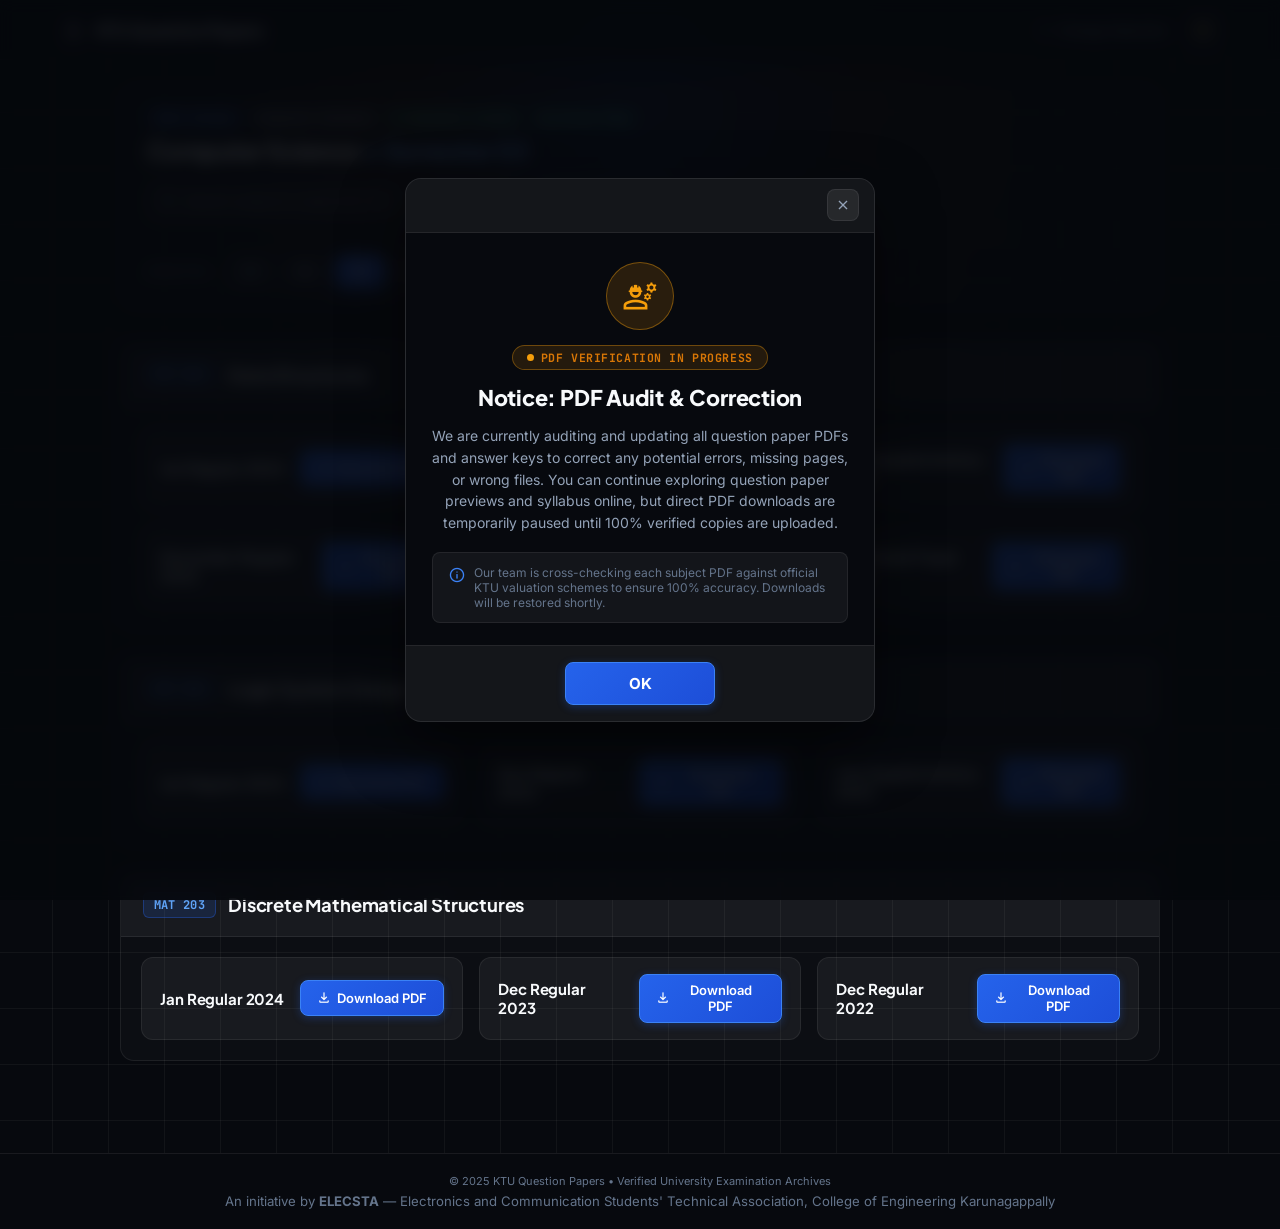
==== commit ac4e9633: "Update SEO features, FAQs, and footer credits to ELECSTA CEK" ====
--- a/papers.html
+++ b/papers.html
@@ -220,13 +220,14 @@
 
   <!-- Clean Footer -->
   <footer class="site-footer">
-    <div class="footer-content" style="justify-content: center; text-align: center;">
+    <div class="footer-content" style="justify-content: center; text-align: center; flex-direction: column; gap: 0.35rem;">
       <span>© 2025 KTU Question Papers • Verified University Examination Archives</span>
+      <span style="font-size: 0.825rem; color: var(--on-surface-muted);">An initiative by <strong>ELECSTA</strong> — Electronics and Communication Students' Technical Association, College of Engineering Karunagappally</span>
     </div>
   </footer>
 
   <!-- Scripts with Cache-Busting Parameters -->
-  <script src="js/data.js?v=20261123-7"></script>
-  <script src="js/app.js?v=20261123-7"></script>
+  <script src="js/data.js?v=20261123-8"></script>
+  <script src="js/app.js?v=20261123-8"></script>
 </body>
 </html>
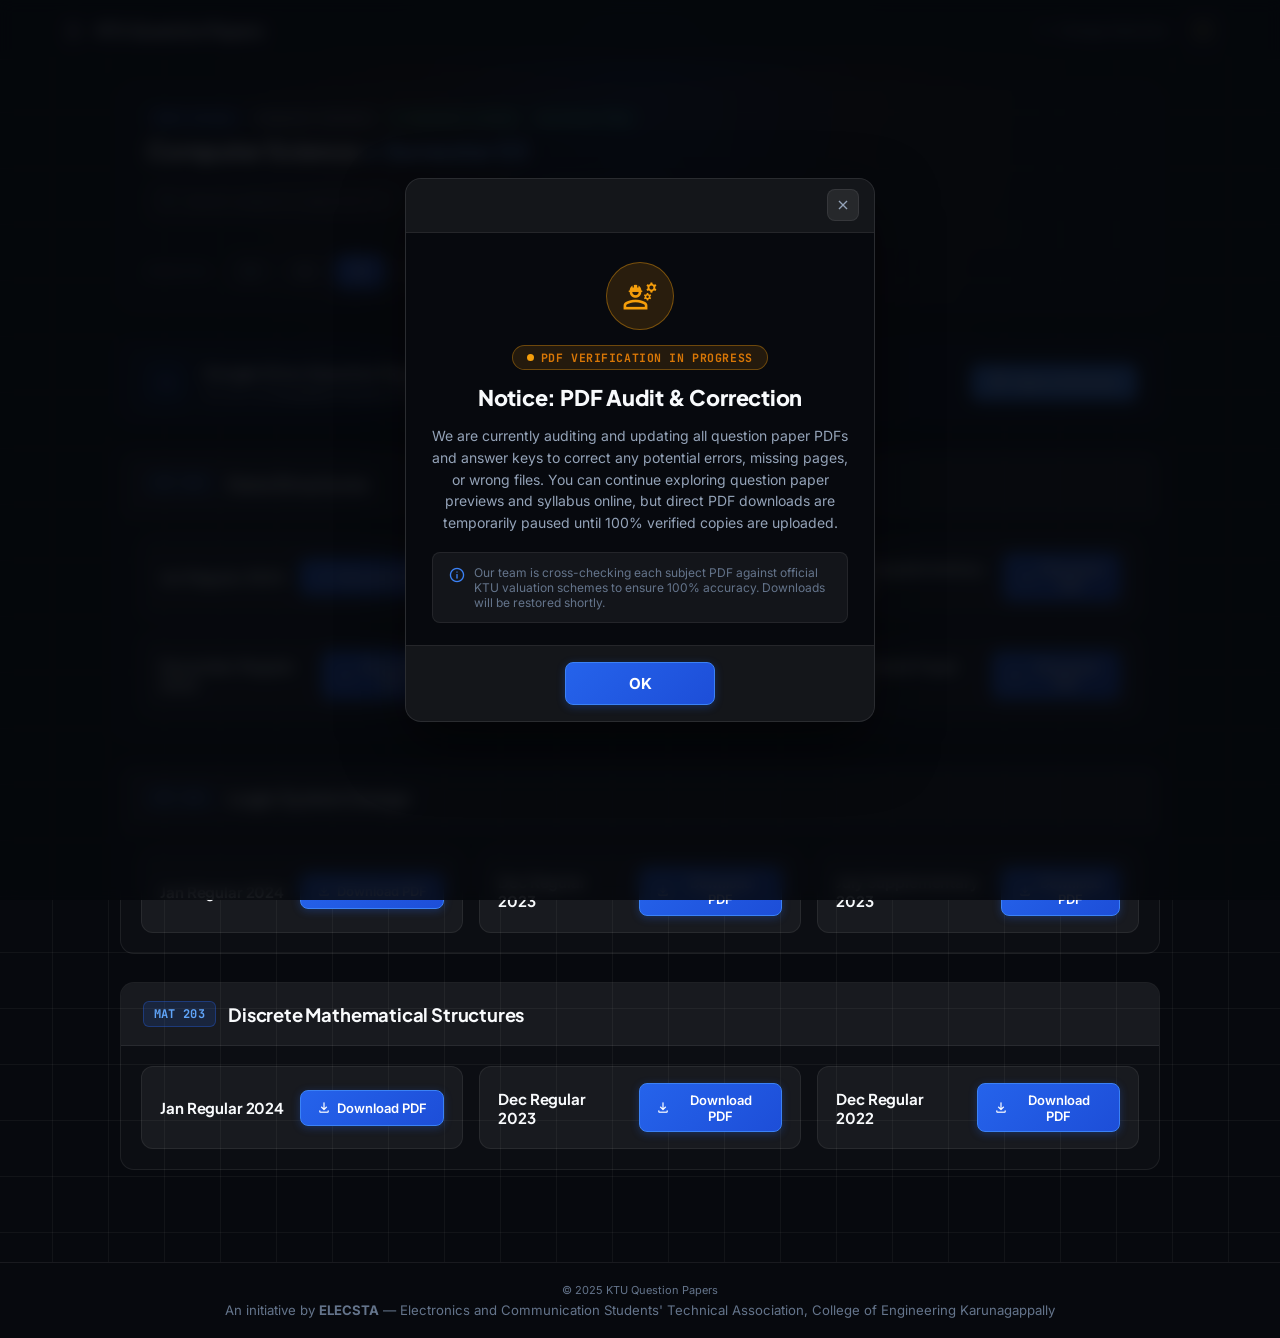
==== commit 7a3ea600: "Integrate Google Drive archives, adjust branches for 2019/2024, and optimize single explore action" ====
--- a/papers.html
+++ b/papers.html
@@ -4,7 +4,7 @@
   <meta charset="UTF-8" />
   <meta name="viewport" content="width=device-width, initial-scale=1.0, maximum-scale=1.0, user-scalable=no" />
   <title>KTU Question Papers & Solved Answer Keys Repository — APJ Abdul Kalam Technological University</title>
-  <meta name="description" content="Browse, preview, and download verified KTU previous year question papers (PYQs) and official solved answer keys for all B.Tech branches (CSE, AI & DS, ECE, EEE, ME, CE, IT) and semesters (S1 to S8)." />
+  <meta name="description" content="Browse, preview, and download verified KTU previous year question papers (PYQs) and official solved answer keys for all B.Tech branches (CSE, AI & DS, ECE, EEE, ME, CE) and semesters (S1 to S8)." />
   <meta name="keywords" content="KTU question papers repository, KTU solved papers, KTU PYQs, KTU previous year papers pdf, KTU S1 S2 S3 S4 S5 S6 S7 S8, KTU 2024 scheme, KTU 2019 scheme, APJ Abdul Kalam Technological University papers" />
   <meta name="robots" content="index, follow, max-snippet:-1, max-image-preview:large, max-video-preview:-1" />
   <meta name="googlebot" content="index, follow, max-snippet:-1, max-image-preview:large, max-video-preview:-1" />
@@ -63,7 +63,7 @@
   <link href="https://fonts.googleapis.com/css2?family=Material+Symbols+Outlined:opsz,wght,FILL,GRAD@24,400,0,0" rel="stylesheet" />
 
   <!-- Architectural Technical Grid Stylesheet with Cache Busting -->
-  <link rel="stylesheet" href="css/style.css?v=20261123-6" />
+  <link rel="stylesheet" href="css/style.css?v=20261124-4" />
 
   <!-- Immediate Theme Initializer -->
   <script>
@@ -139,8 +139,6 @@
               <option value="EE">EEE</option>
               <option value="ME">ME</option>
               <option value="CE">CE</option>
-              <option value="IT">IT</option>
-              <option value="CH">CHE</option>
             </select>
 
             <select class="repo-dropdown" id="quick-scheme-select" title="Switch Scheme">
@@ -221,13 +219,13 @@
   <!-- Clean Footer -->
   <footer class="site-footer">
     <div class="footer-content" style="justify-content: center; text-align: center; flex-direction: column; gap: 0.35rem;">
-      <span>© 2025 KTU Question Papers • Verified University Examination Archives</span>
+      <span>© 2025 KTU Question Papers</span>
       <span style="font-size: 0.825rem; color: var(--on-surface-muted);">An initiative by <strong>ELECSTA</strong> — Electronics and Communication Students' Technical Association, College of Engineering Karunagappally</span>
     </div>
   </footer>
 
   <!-- Scripts with Cache-Busting Parameters -->
-  <script src="js/data.js?v=20261123-8"></script>
-  <script src="js/app.js?v=20261123-8"></script>
+  <script src="js/data.js?v=20261124-4"></script>
+  <script src="js/app.js?v=20261124-4"></script>
 </body>
 </html>
--- a/css/style.css
+++ b/css/style.css
@@ -1935,3 +1935,195 @@
   margin-top: 0.25rem;
   padding-top: 0.85rem;
 }
+
+/* Prominent Index Warning Banner */
+.site-warning-banner {
+  max-width: 680px;
+  margin: 0 auto 1.85rem auto;
+  padding: 0.85rem 1.25rem;
+  background: rgba(245, 158, 11, 0.09);
+  border: 1px solid rgba(245, 158, 11, 0.35);
+  border-radius: 12px;
+  display: flex;
+  align-items: center;
+  gap: 0.85rem;
+  color: var(--on-surface);
+  text-align: left;
+  box-shadow: 0 4px 18px rgba(0, 0, 0, 0.1);
+  backdrop-filter: blur(8px);
+}
+
+.site-warning-banner .warning-icon {
+  font-size: 24px;
+  color: #f59e0b;
+  flex-shrink: 0;
+}
+
+.site-warning-banner .warning-text {
+  font-size: 0.84rem;
+  line-height: 1.5;
+  color: var(--on-surface-variant);
+}
+
+.site-warning-banner .warning-badge {
+  display: inline-block;
+  padding: 2px 7px;
+  border-radius: 4px;
+  background: rgba(245, 158, 11, 0.16);
+  border: 1px solid rgba(245, 158, 11, 0.4);
+  font-family: var(--font-mono);
+  font-size: 0.7rem;
+  font-weight: 700;
+  color: #d97706;
+  text-transform: uppercase;
+  margin-right: 0.45rem;
+  letter-spacing: 0.04em;
+}
+
+html.light .site-warning-banner {
+  background: rgba(245, 158, 11, 0.12);
+  border-color: rgba(217, 119, 6, 0.35);
+  box-shadow: 0 4px 18px rgba(217, 119, 6, 0.08);
+}
+
+/* Google Drive Archive Banner in Repository */
+.repo-drive-banner {
+  display: flex;
+  align-items: center;
+  justify-content: space-between;
+  gap: 1.25rem;
+  padding: 1.1rem 1.4rem;
+  margin-bottom: 1.75rem;
+  border-radius: 14px;
+  background: linear-gradient(135deg, rgba(37, 99, 235, 0.08) 0%, rgba(59, 130, 246, 0.04) 100%);
+  border: 1px solid rgba(59, 130, 246, 0.28);
+  box-shadow: 0 4px 20px rgba(0, 0, 0, 0.12);
+  backdrop-filter: blur(8px);
+}
+
+.drive-banner-left {
+  display: flex;
+  align-items: center;
+  gap: 1rem;
+}
+
+.drive-icon-badge {
+  width: 44px;
+  height: 44px;
+  border-radius: 10px;
+  background: rgba(37, 99, 235, 0.15);
+  border: 1px solid rgba(59, 130, 246, 0.35);
+  display: flex;
+  align-items: center;
+  justify-content: center;
+  color: #3b82f6;
+  flex-shrink: 0;
+}
+
+.drive-banner-title {
+  display: flex;
+  align-items: center;
+  gap: 0.5rem;
+  font-family: var(--font-headline);
+  font-size: 1rem;
+  font-weight: 700;
+  color: var(--on-surface);
+}
+
+.drive-status-dot {
+  width: 7px;
+  height: 7px;
+  border-radius: 50%;
+  background: #22c55e;
+  box-shadow: 0 0 8px #22c55e;
+  display: inline-block;
+}
+
+.drive-status-label {
+  font-family: var(--font-mono);
+  font-size: 0.7rem;
+  font-weight: 700;
+  color: #22c55e;
+  text-transform: uppercase;
+  letter-spacing: 0.04em;
+}
+
+.drive-banner-sub {
+  font-size: 0.825rem;
+  color: var(--on-surface-variant);
+  margin-top: 2px;
+  line-height: 1.4;
+}
+
+.drive-banner-actions {
+  display: flex;
+  align-items: center;
+  gap: 0.65rem;
+  flex-shrink: 0;
+}
+
+.drive-btn-browser {
+  padding: 0.6rem 1.15rem;
+  font-size: 0.825rem;
+  font-weight: 600;
+  border-radius: 8px;
+  display: inline-flex;
+  align-items: center;
+  gap: 0.4rem;
+  background: var(--primary);
+  color: #ffffff;
+  text-decoration: none;
+  transition: all 0.2s ease;
+}
+
+.drive-btn-browser:hover {
+  filter: brightness(1.1);
+  transform: translateY(-1px);
+}
+
+@media (max-width: 768px) {
+  .repo-drive-banner {
+    flex-direction: column;
+    align-items: flex-start;
+    padding: 1rem 1.1rem;
+    gap: 0.9rem;
+  }
+  .drive-banner-actions {
+    width: 100%;
+  }
+  .drive-btn-browser {
+    width: 100%;
+    justify-content: center;
+  }
+}
+
+html.light .repo-drive-banner {
+  background: linear-gradient(135deg, rgba(37, 99, 235, 0.08) 0%, rgba(59, 130, 246, 0.03) 100%);
+  border-color: rgba(37, 99, 235, 0.25);
+  box-shadow: 0 4px 20px rgba(37, 99, 235, 0.06);
+}
+
+/* Landing Page Quicklink Pill */
+.landing-drive-pill {
+  display: inline-flex;
+  align-items: center;
+  gap: 0.45rem;
+  margin-top: 0.85rem;
+  padding: 0.45rem 1rem;
+  border-radius: 999px;
+  background: rgba(34, 197, 94, 0.09);
+  border: 1px solid rgba(34, 197, 94, 0.3);
+  color: var(--on-surface);
+  font-size: 0.8rem;
+  font-weight: 600;
+  text-decoration: none;
+  transition: all 0.2s ease;
+}
+
+.landing-drive-pill:hover {
+  background: rgba(34, 197, 94, 0.16);
+  border-color: rgba(34, 197, 94, 0.5);
+  transform: translateY(-1px);
+}
+
+
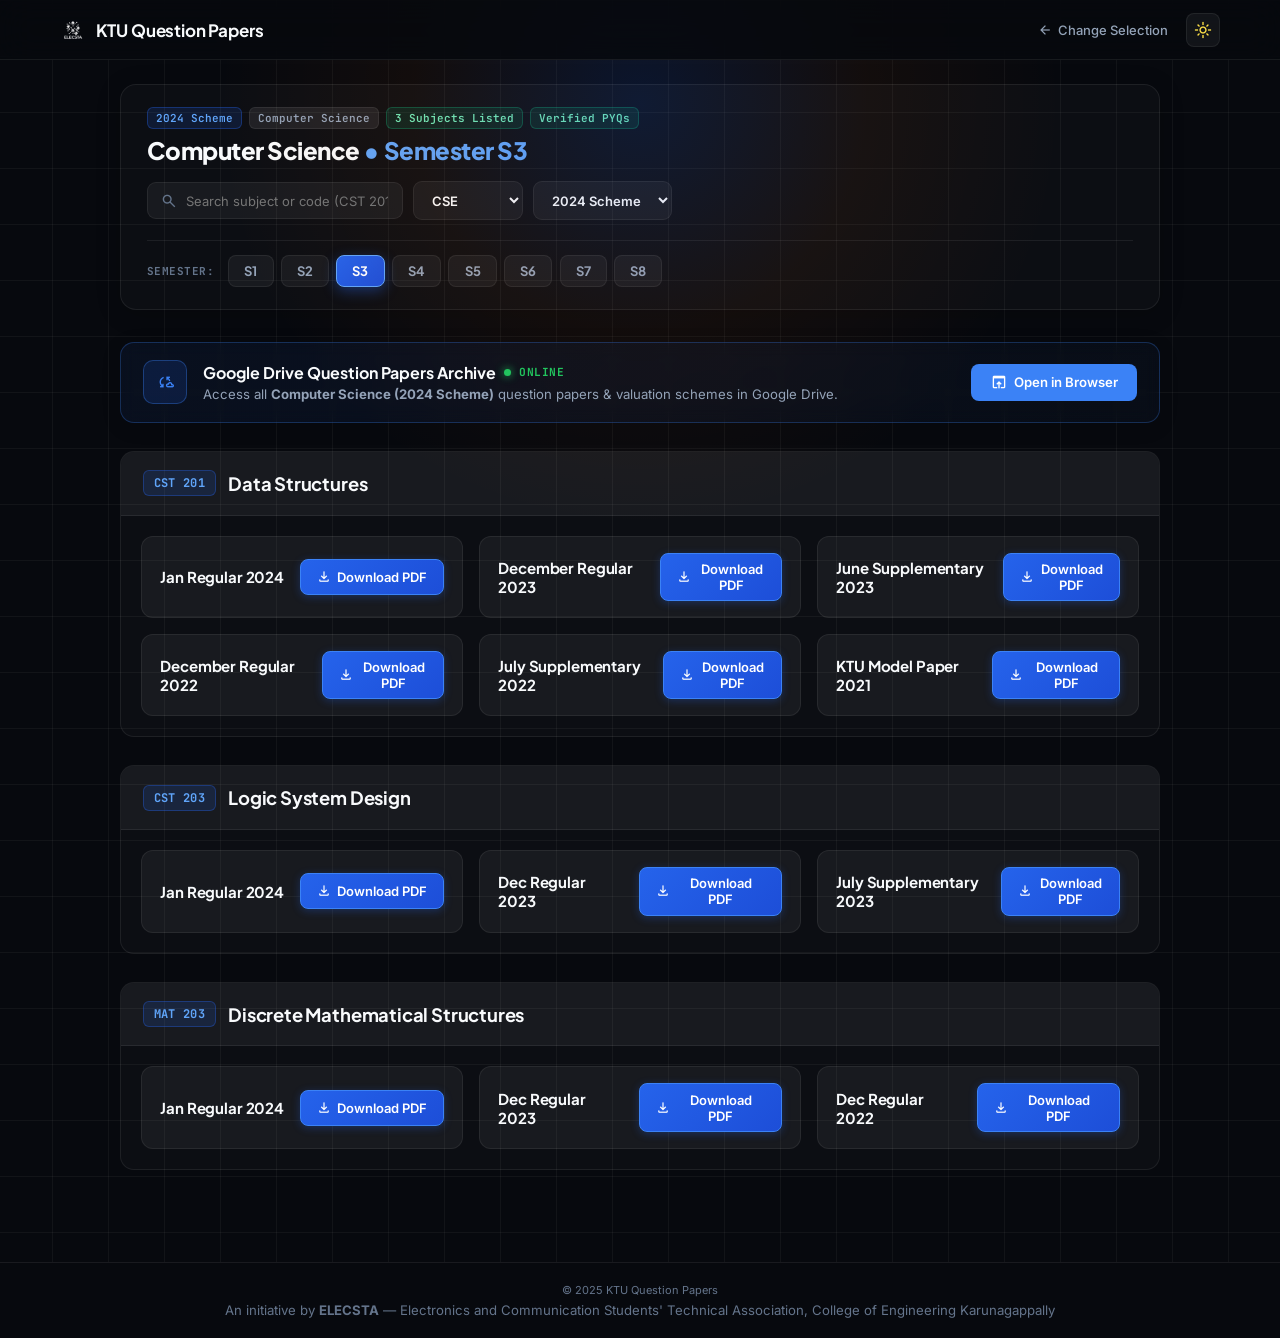
==== commit dcf865c2: "Remove all startup and inline warning banners" ====
--- a/papers.html
+++ b/papers.html
@@ -3,9 +3,9 @@
 <head>
   <meta charset="UTF-8" />
   <meta name="viewport" content="width=device-width, initial-scale=1.0, maximum-scale=1.0, user-scalable=no" />
-  <title>KTU Question Papers & Solved Answer Keys Repository — APJ Abdul Kalam Technological University</title>
+  <title>KTU Question Papers PDF (2024 & 2019 Scheme)</title>
   <meta name="description" content="Browse, preview, and download verified KTU previous year question papers (PYQs) and official solved answer keys for all B.Tech branches (CSE, AI & DS, ECE, EEE, ME, CE) and semesters (S1 to S8)." />
-  <meta name="keywords" content="KTU question papers repository, KTU solved papers, KTU PYQs, KTU previous year papers pdf, KTU S1 S2 S3 S4 S5 S6 S7 S8, KTU 2024 scheme, KTU 2019 scheme, APJ Abdul Kalam Technological University papers" />
+  <meta name="keywords" content="KTU question papers repository, KTU solved papers, KTU PYQs, KTU previous year papers pdf, KTU S1 S2 S3 S4 S5 S6 S7 S8, KTU 2024 scheme, KTU 2019 scheme, KTU papers" />
   <meta name="robots" content="index, follow, max-snippet:-1, max-image-preview:large, max-video-preview:-1" />
   <meta name="googlebot" content="index, follow, max-snippet:-1, max-image-preview:large, max-video-preview:-1" />
   <meta name="author" content="KTU Question Papers Portal" />
@@ -22,13 +22,13 @@
   <meta property="og:type" content="article" />
   <meta property="og:site_name" content="KTU Question Papers Portal" />
   <meta property="og:title" content="KTU Question Papers & Solved Answer Keys Repository" />
-  <meta property="og:description" content="Browse verified APJ KTU question papers and official solved answer keys for S1-S8 B.Tech students across 2024 & 2019 schemes." />
+  <meta property="og:description" content="Browse verified KTU question papers and official solved answer keys for S1-S8 B.Tech students across 2024 & 2019 schemes." />
   <meta property="og:image" content="logo.png" />
 
   <!-- Twitter Card -->
   <meta name="twitter:card" content="summary_large_image" />
   <meta name="twitter:title" content="KTU Question Papers & Solved Answer Keys Repository" />
-  <meta name="twitter:description" content="Browse verified APJ KTU question papers and official solved answer keys for S1-S8 B.Tech students across 2024 & 2019 schemes." />
+  <meta name="twitter:description" content="Browse verified KTU question papers and official solved answer keys for S1-S8 B.Tech students across 2024 & 2019 schemes." />
   <meta name="twitter:image" content="logo.png" />
 
   <!-- Schema.org BreadcrumbList Structured Data -->
@@ -63,7 +63,7 @@
   <link href="https://fonts.googleapis.com/css2?family=Material+Symbols+Outlined:opsz,wght,FILL,GRAD@24,400,0,0" rel="stylesheet" />
 
   <!-- Architectural Technical Grid Stylesheet with Cache Busting -->
-  <link rel="stylesheet" href="css/style.css?v=20261124-4" />
+  <link rel="stylesheet" href="css/style.css?v=20261124-8" />
 
   <!-- Immediate Theme Initializer -->
   <script>
@@ -81,7 +81,7 @@
     <div class="nav-wrapper">
       <!-- Brand Logo -->
       <a href="index.html" class="brand-link">
-        <img src="logo.png" alt="KTU Question Papers — APJ Abdul Kalam Technological University" class="brand-logo-img" onerror="this.onerror=null;this.src='https://lh3.googleusercontent.com/aida/[base64]'" />
+        <img src="logo.png" alt="KTU Question Papers" class="brand-logo-img" onerror="this.onerror=null;this.src='https://lh3.googleusercontent.com/aida/[base64]'" />
         <div class="brand-title">
           <span>KTU Question Papers</span>
         </div>
@@ -225,7 +225,7 @@
   </footer>
 
   <!-- Scripts with Cache-Busting Parameters -->
-  <script src="js/data.js?v=20261124-4"></script>
-  <script src="js/app.js?v=20261124-4"></script>
+  <script src="js/data.js?v=20261124-8"></script>
+  <script src="js/app.js?v=20261124-8"></script>
 </body>
 </html>
--- a/css/style.css
+++ b/css/style.css
@@ -1936,56 +1936,6 @@
   padding-top: 0.85rem;
 }
 
-/* Prominent Index Warning Banner */
-.site-warning-banner {
-  max-width: 680px;
-  margin: 0 auto 1.85rem auto;
-  padding: 0.85rem 1.25rem;
-  background: rgba(245, 158, 11, 0.09);
-  border: 1px solid rgba(245, 158, 11, 0.35);
-  border-radius: 12px;
-  display: flex;
-  align-items: center;
-  gap: 0.85rem;
-  color: var(--on-surface);
-  text-align: left;
-  box-shadow: 0 4px 18px rgba(0, 0, 0, 0.1);
-  backdrop-filter: blur(8px);
-}
-
-.site-warning-banner .warning-icon {
-  font-size: 24px;
-  color: #f59e0b;
-  flex-shrink: 0;
-}
-
-.site-warning-banner .warning-text {
-  font-size: 0.84rem;
-  line-height: 1.5;
-  color: var(--on-surface-variant);
-}
-
-.site-warning-banner .warning-badge {
-  display: inline-block;
-  padding: 2px 7px;
-  border-radius: 4px;
-  background: rgba(245, 158, 11, 0.16);
-  border: 1px solid rgba(245, 158, 11, 0.4);
-  font-family: var(--font-mono);
-  font-size: 0.7rem;
-  font-weight: 700;
-  color: #d97706;
-  text-transform: uppercase;
-  margin-right: 0.45rem;
-  letter-spacing: 0.04em;
-}
-
-html.light .site-warning-banner {
-  background: rgba(245, 158, 11, 0.12);
-  border-color: rgba(217, 119, 6, 0.35);
-  box-shadow: 0 4px 18px rgba(217, 119, 6, 0.08);
-}
-
 /* Google Drive Archive Banner in Repository */
 .repo-drive-banner {
   display: flex;
